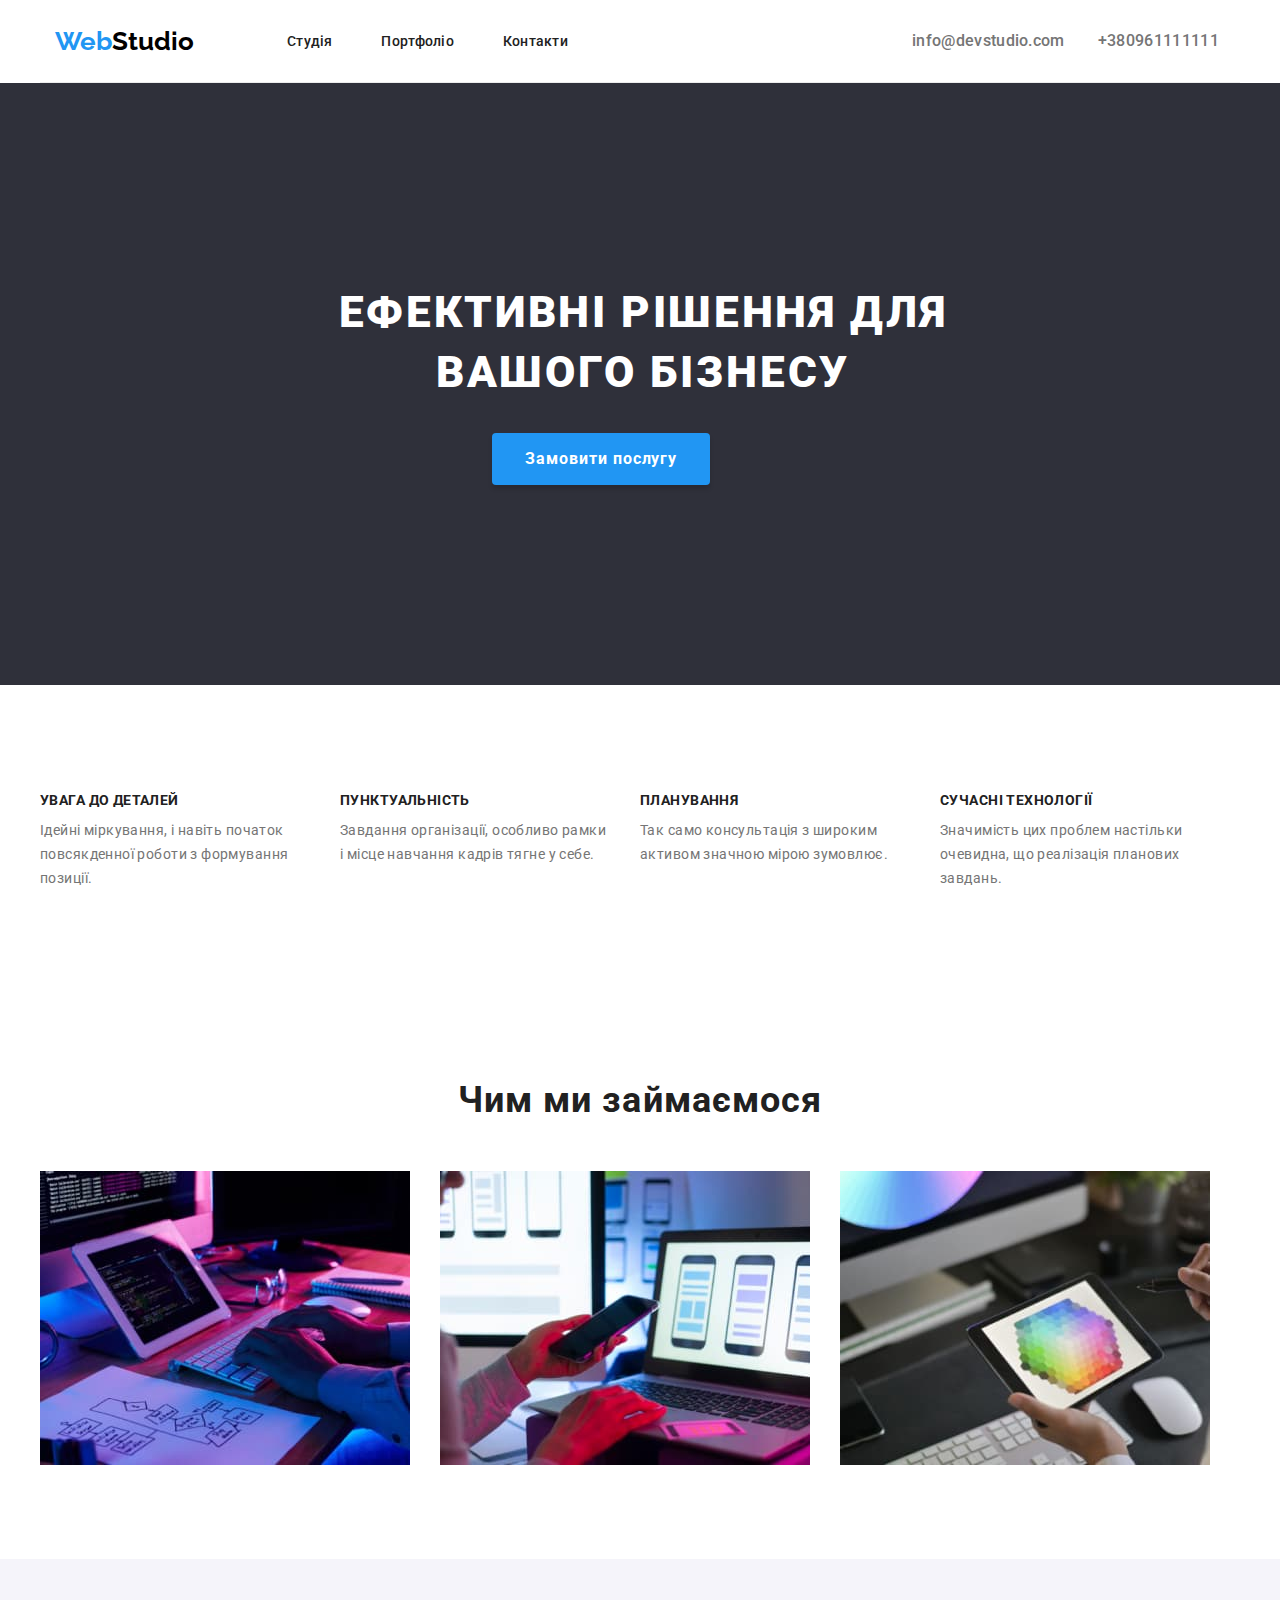
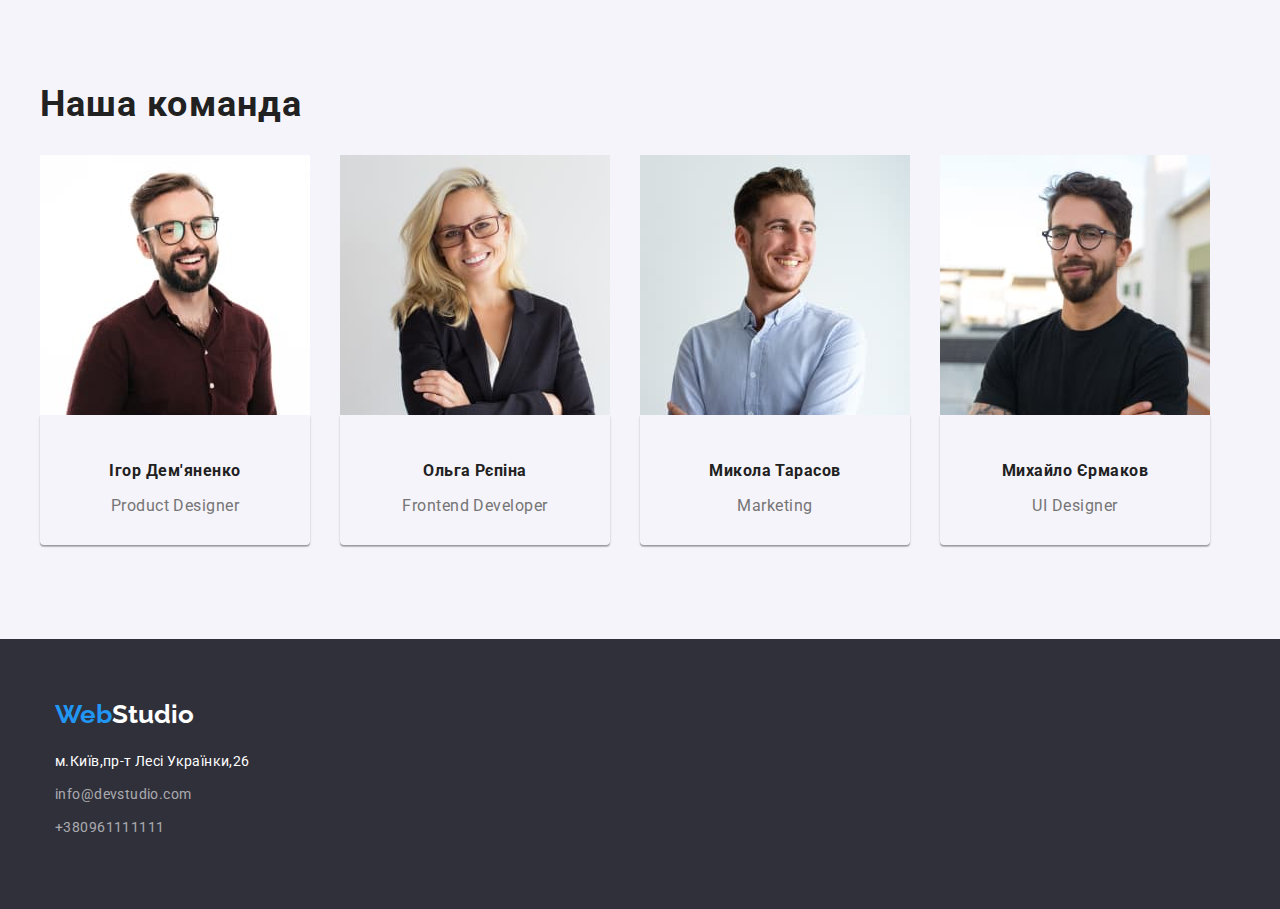
==== index.html @ 40ef208d "додано позиціонування сторінок" ====
<!DOCTYPE html>
<html lang="uk">
  <head>
    <meta charset="UTF-8" />
    <meta http-equiv="X-UA-Compatible" content="IE=edge" />
    <meta name="viewport" content="width=device-width, initial-scale=1.0" />

    <link rel="preconnect" href="https://fonts.googleapis.com" />
    <link rel="preconnect" href="https://fonts.gstatic.com" crossorigin />
    <link
      href="https://fonts.googleapis.com/css2?family=Raleway:wght@700&family=Roboto:wght@400;500;700;900&display=swap"
      rel="stylesheet"
    />
    <link
      rel="stylesheet"
      href="https://cdnjs.cloudflare.com/ajax/libs/modern-normalize/1.1.0/modern-normalize.min.css"/>
    <link rel="stylesheet" href="./css/styles.css" />
    <title>Web Studio</title>
  </head>
  <body>
    <header class="opening-section">
<div class="container container-header">
<a lang="en" class="link" href="./index.html">
        <span class="logo">Web</span
        ><span class="logo-additional">Studio</span></a>
      <nav>
        <ul class="list header-contacts">
          <li class="header-items">
            <a href="./index.html" class="link">
              <span class="nav-titles">Студія</span></a >
          </li>
          <li>
            <a href="./portfolio.html" class="link">
              <span class="nav-titles">Портфоліо</span>
            </a>
          </li>
         
          <li>
            <a href="#" class="link">
              <span class="nav-titles"> Контакти</span></a
            >
          </li>
       </ul>
      </nav>
      <ul class="list footer-contacts">
        <li>
          <a href="mailto:info@devstudio.com" class="link-contacts"
            >info@devstudio.com</a
          >
        </li>
        <li>
          <a href="tel:+380961111111" class="link-contacts"> +380961111111</a>
        </li>
      </ul>

</div>
    </header>

    <main>
      <section class="hero-section">
        <div class="container container-hero">
        <h1 class="hero-title">Ефективні рішення для вашого бізнесу</h1>
        <button type="button" class="button">Замовити послугу</button>
        </div>
      </section>
      <section>
        <div class="container container-features">
        <h2 class="visually-hidden">Наші переваги</h2>
        <ul class="list features">
            
          <li >
            <h3 class="features-title">Увага до деталей</h3>
            <div class="features-items">
            <p class="discription">
              Ідейні міркування, і навіть початок повсякденної роботи з
              формування позиції.
            </p>
            </div>
          </li>
          
          
          <li>
            <h3 class="features-title">Пунктуальність</h3>
            <div class="features-items">
            <p class="discription">
              Завдання організації, особливо рамки і місце навчання кадрів тягне
              у себе.
            </p>
             </div>
          </li>
         
          
          <li>
            <h3 class="features-title">Планування</h3>
            <div  class="features-items">
            <p class="discription">
              Так само консультація з широким активом значною мірою зумовлює.
            </p>
            </div>
          </li>
          
         
          <li>
            <h3 class="features-title">Сучасні технології</h3>
             <div  class="features-items">
            <p class="discription">
              Значимість цих проблем настільки очевидна, що реалізація планових
              завдань.
            </p>
             </div>
          </li>
         
        </ul>
        </div>
      </section>
      <section>
        <div class="container container-activity">
            
        <h2 class="section-title">Чим ми займаємося</h2>
        <ul class="list activity">
     
        <div class="activity-item"> <li >
            <img
              src="./images/activity1.jpg"
              alt="людина працює за комп'ютером"
              width="370"
              height="294"
            />
          </li>
          </div>
         <div class="activity-item"><li>
            <img
              src="./images/activity2.jpg"
              alt="людина за комп'ютером з телефоном в руках"
              width="370"
              height="294"
            />
          </li>
         </div>
          <div class="activity-item"><li >
            <img
              src="./images/activity3.jpg"
              alt="людина з планшетом в руках"
              width="370"
              height="294"
            />
          </li></div>
          
        </ul>
        </div>
    </div>
      </section>
      <section class="section-team">
        <div class="container team-container">
        <h2 class="team-title">Наша команда</h2>
        <ul class="list team">
          <li class="team-card">
            <img
              src="./images/teamcard.jpg"
              alt="дизайнер"
              width="270"
              height="260"
            />
            <div  class="team-item"> <h3 class="person-title">Ігор Дем'яненко</h3>
              <p class="post-title">Product Designer</p>
            </div>
             
          </li>
          <li class="team-card">
            <img
              src="./images/teamcard2.jpg"
              alt="фронтенд розробник"
              width="270"
              height="260"
            />
            <div class="team-item"> <h3 class="person-title">Ольга Рєпіна</h3>
              <p class="post-title">Frontend Developer</p></div>
             
            
          </li>
         
          <li class="team-card">
            <img 
              src="./images/teamcard3.jpg"
              alt="маркетолог"
              width="270"
              height="260"
            />
           <div  class="team-item"><h3 class="person-title">Микола Тарасов</h3>
              <p class="post-title">Marketing</p></div>
              
            
          </li>
          <li class="team-card">
            <img
              src="./images/teamcard4.jpg"
              alt="дизайнер інтерфейсу"
              width="270"
              height="260"
            />
           <div class="team-item"><h3 class="person-title">Михайло Єрмаков</h3>
              <p class="post-title">UI Designer</p></div>
              
            </div>
          </li>
        </ul>
        </div>
      </section>
    </main>

    <footer class="footer-color">
      <div class="container container-footer">
    <div class="logo-footer"><a lang="en" href="./index.html" class="link">
        <span class="logo">Web</span
        ><span class="specific-logo">Studio</span></a>
    </div>
      
      <address>
        <ul class="list footer-nav">
          <li class="footer-item">
            <a
              class="link link-map"
              href="https://goo.gl/maps/CPtrU1FHBa2aNyZL9"
              target="_blank"
              rel="noopener noreferrer nofollow"
            >
              м.Київ,пр-т Лесі Українки,26</a
            >
          </li>
          <li class="footer-item">
            <a class="link-footer" href="mailto:info@devstudio.com"
              >info@devstudio.com</a
            >
          </li>
          <li class="footer-item">
            <a class="link-footer" href="tel:+380961111111">+380961111111</a>
          </li>
        </ul>
      </address>
      </div>
    </footer>
  </body>
</html>
---- css/styles.css ----
:root {
    --base-color: #212121;
    --additional-color: #2196F3;
    --accent-color: #000000;
    --text-color: #757575;
    --attribute-color: #FFFFFF;
    --section-color: #2F303A;
    --contacts-color: rgba(255, 255, 255, 0.6);
    --button-color: #F5F4FA;
    --portfolio-color: #F5F5F5;
    --button-active: #188CE8;
    --border-color:#ECECEC;
    --secondary-border:#EEEEEE;
}

body {
    margin: 0;
    font-family: 'Roboto', sans-serif;
    font-style: normal;
    font-weight: 500;
    color: var(--base-color);
    background-color: var(--attribute-color);

}

.opening-section {
    background-color: var(--attribute-color);
}

.logo {
    font-family: 'Raleway', sans-serif;
    font-style: normal;
    font-weight: 700;
    font-size: 26px;
    line-height: 1.19;
    text-decoration: none;
    color: var(--additional-color);
    
  
}

.logo-additional {
    font-family: 'Raleway', sans-serif;
    font-style: normal;
    font-weight: 700;
    font-size: 26px;
    line-height: 1.19;
    text-decoration: none;
    color: var(--accent-color);
    
 
}

.specific-logo {
    font-family: 'Raleway', sans-serif;
    font-style: normal;
    font-weight: 700;
    font-size: 26px;
    line-height: 1.19;
    color: var(--attribute-color)
}

a {
    text-decoration: none;

}

.link {
    text-decoration: none;
}

.nav-titles {
   
    font-family: 'Roboto';
    font-size: 14px;
    letter-spacing: 0.02em;
    line-height: 1.14;
    color: var(--base-color);

}

.nav-titles:hover,
.nav-titles:focus {
    color: var(--additional-color);
}

.link-contacts {
    font-family: 'Roboto';
    font-weight: 500;
    line-height: 1.14;
    letter-spacing: 0.02em;
    color: var(--text-color);
   
   
}

.link-contacts:hover,
.link-contacts:focus {
    color: var(--additional-color);
}

.link-footer {
    font-style: normal;
    font-weight: 400;
    font-size: 14px;
    line-height: 1.71;
    letter-spacing: 0.03em;
    color: var(--contacts-color);
 
}

.link-footer:hover,
.link-footer:focus {
    color: var(--additional-color);
}

.list {
    list-style-type: none;
}

.link-mail:hover {
    color: var(--additional-color);
}

.link-mail:focus .hero-section {
    background-color: var(--section-color);
}

.link-map {
    font-style: normal;
    font-weight: 400;
    font-size: 14px;
    line-height: 1.71;
    letter-spacing: 0.03em;
    color: var(--attribute-color);
}

.hero-section {
    background-color: var(--section-color);
}

.hero-title {
    font-weight: 900;
    font-size: 44px;
    line-height: 1.36;
    letter-spacing: 0.06em;
    text-transform: uppercase;
    color: var(--attribute-color);
    margin: 200px 280px 30px 280px;
    width: 696px;
    text-align: center;
    
}

.button {
  display:inline-block;
  margin-left: 477px;
  margin-right: 477px;
  margin-bottom: 200px;
  text-align: center;
  border-radius: 4px;
  min-width: 215px;
  box-shadow: 0px 4px 4px rgba(0, 0, 0, 0.15);
  padding: 10px 32px;
  border: 1px solid transparent;
  white-space: nowrap;
  font-family: inherit;
  font-weight: 700;
  font-size: 16px;
  line-height: 1.87;
  letter-spacing: 0.06em;
  background-color: var(--additional-color);
  color: var(--attribute-color);
  cursor: pointer;  
}

.button:hover,
.button:focus {
    background-color: var(--button-active);
}

.select-button {
    font-family: inherit;

    font-size: 16px;
    font-weight: 500;
    line-height: 1.63;
    letter-spacing: 0.03em;
    background-color: var(--button-color);
    color: var(--base-color);
    cursor: pointer;
    display: inline-block;
    border-radius: 4px;
    border: 1px solid transparent;

}
.select-button:hover,
.select-button:focus {
    background-color: var(--additional-color);
    color: var(--attribute-color);
}
.visually-hidden {
    position: absolute;
    width: 1px;
    height: 1px;
    margin: -1px;
    padding: 0;
    overflow: hidden;
    border: 0;
    clip: rect(0 0 0 0);
}

.features-title {
    font-weight: 700;
    font-size: 14px;
    line-height: 1.14;
    letter-spacing: 0.03em;
    text-transform: uppercase;
    margin-right: 30px;
    margin-bottom: 10px;
}

.discription {
    font-weight: 400;
    font-size: 14px;
    line-height: 1.71;
    letter-spacing: 0.03em;
    color: var(--text-color);   
}
.section-team {
    background-color: var(--button-color);
}
.section-title {
    font-weight: 700;
    font-size: 36px;
    line-height: 1.17;
    letter-spacing: 0.03em;
    text-align: center;
    margin: 0px 400px 50px 400px;
    margin-bottom: 50px;
    text-align: center;  
}

.team-title{
    font-weight: 700;
    font-size: 36px;
    line-height: 1.17;
    letter-spacing: 0.03em; 
}


.person-title {
    font-size: 16px;
    line-height: 1.19;
    letter-spacing: 0.03em;

}

.post-title {
    font-weight: 400;
    font-size: 16px;
    line-height: 1.19;
    letter-spacing: 0.03em;
    color: var(--text-color);
}

.project-title {
    font-weight: 700;
    font-size: 18px;
    line-height: 2;
    letter-spacing: 0.06em;
    color: var(--base-color);
    
}

.work-title {
    font-weight: 400;
    font-size: 16px;
    line-height: 1.87;
    letter-spacing: 0.03em;
    color: var(--text-color);
}

.footer-color {
    background-color: var(--section-color);
}
h1,h2.h3,h4,h5,h6,p,ul{
    margin: 0;
    padding: 0;
} 
img{
    display:block;
    max-width: 100%;
    height: auto;
}
.container{
    width: 1200px;
    padding: 0px 15px;
    margin: 0 auto;
}
.container-header{
    display: flex;
    align-items: center;
    border-bottom: 1px solid var(--border-color);
    
}
.header-contacts{
    width: 281px;
    display: flex;
    margin:32px 344px 32px 93px;
    justify-content: space-between;
   
}
.footer-contacts{
    display: flex;
    width: 307px;
    justify-content: space-between;  
}

.container-hero{
    display: inline-block;      
}
.container-features{
    padding: 94px 0px;
   
}
.features{
   display: flex;
}
.features-items{
    width: 270px;
    margin: 10px 30px 94px 0px;
}
.container-activity{
    padding: 0px 0px 94px 0;
}
.activity{
   display: flex;
}
.activity-item{
    margin-right: 30px;
}
.team-container{
    padding: 94px 0px;
}
.team {
    display: flex;
}
.team-card{
    width: 270px;
    margin-right: 30px;
}
.team-item{
   width: 270px;
   padding-top: 30px;
   padding-bottom: 30px;
   margin-right: 30px;
   text-align: center;
   box-shadow: 0px 1px 3px rgba(0, 0, 0, 0.12), 0px 1px 1px rgba(0, 0, 0, 0.14), 0px 2px 1px rgba(0, 0, 0, 0.2);
   border-radius: 0px 0px 4px 4px;
}

.footer-nav{
  padding-bottom: 60px;
}
.logo-footer{
  padding: 60px 0px 20px 0px;
    
}
.footer-item{
    margin: 0px 0px 9px 0px;
}
.container-portfolio{
    padding: 94px 0px;
}
.buttons-nav{
    display: flex;
    margin-left: 297px;
    margin-right: 300px;
    margin-bottom: 50px;
    justify-content: space-between;
}
.card-set{
    display: flex;
    flex-wrap: wrap;
    gap: 30px;
}
.item{
    width: 370px;
    border: 1px solid var(--secondary-border);
    margin-bottom: 30px;
}
.card-title{
    padding: 20px 24px;
}
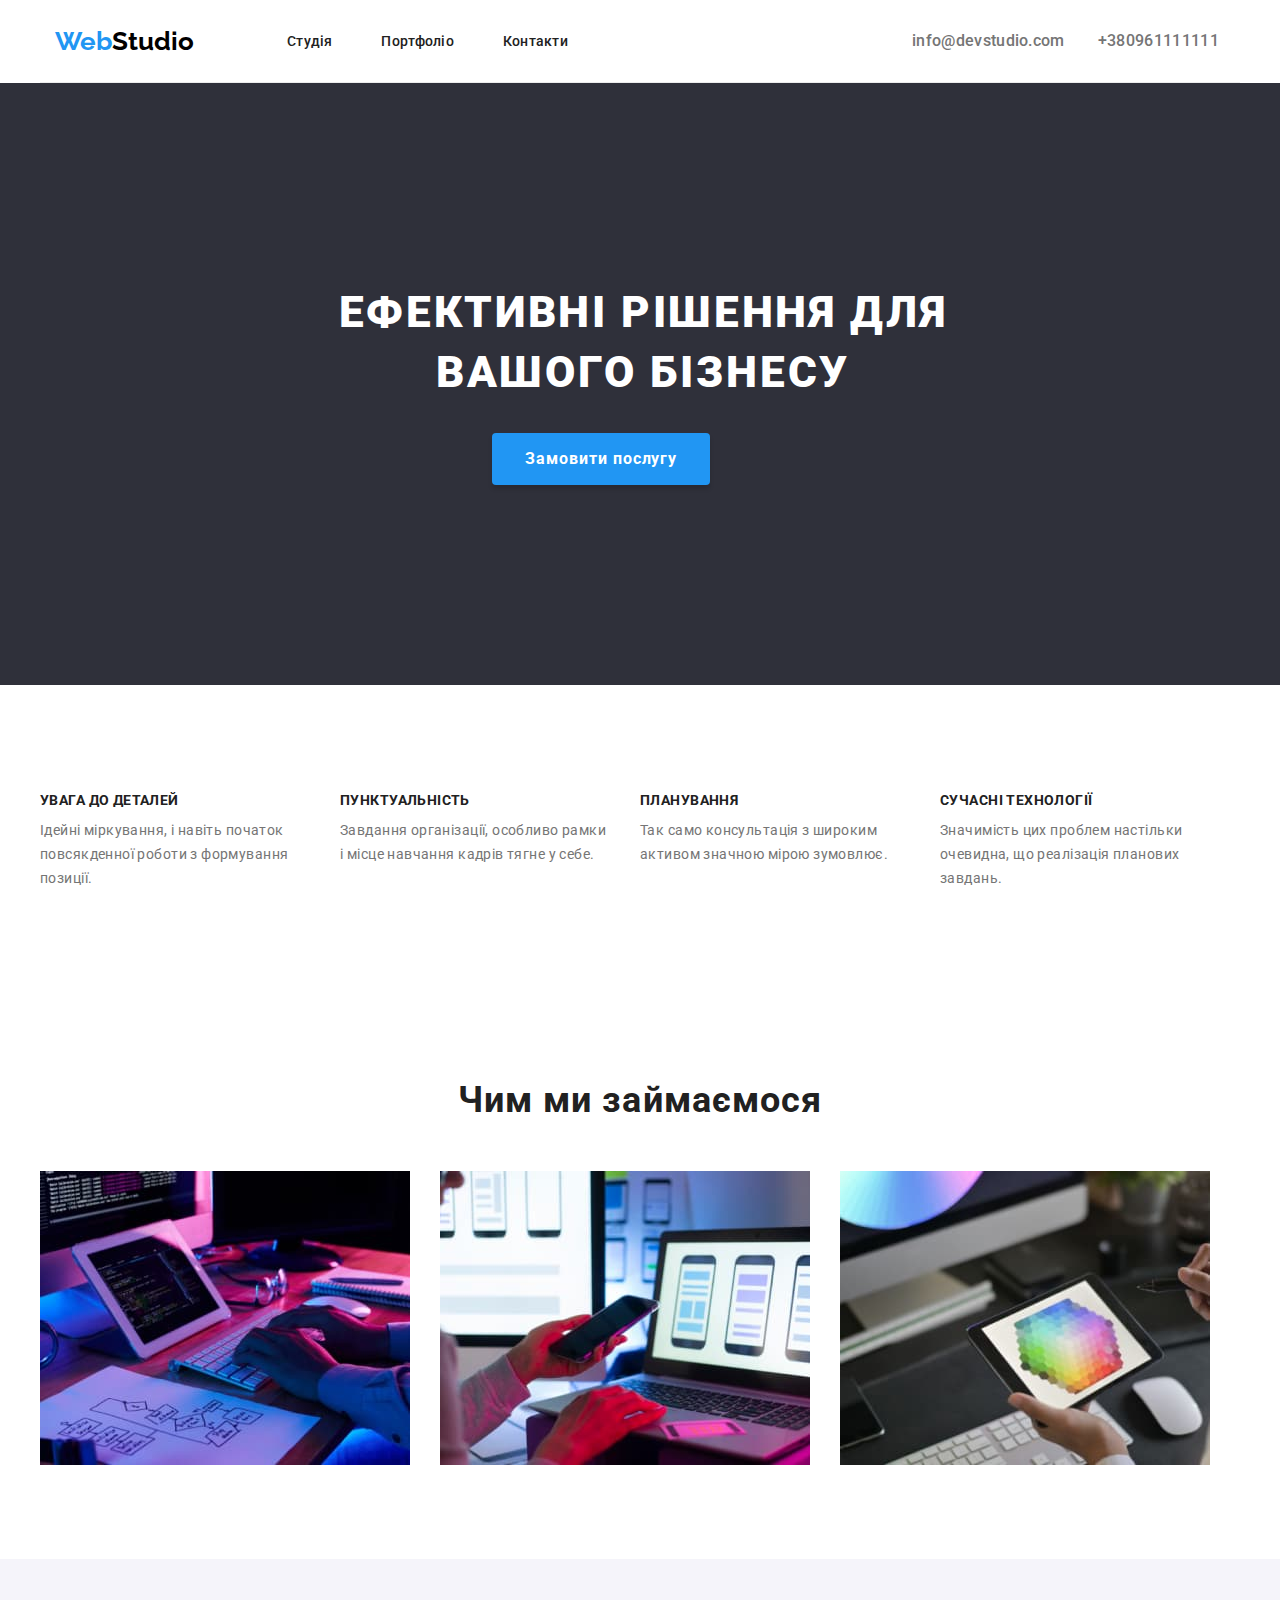
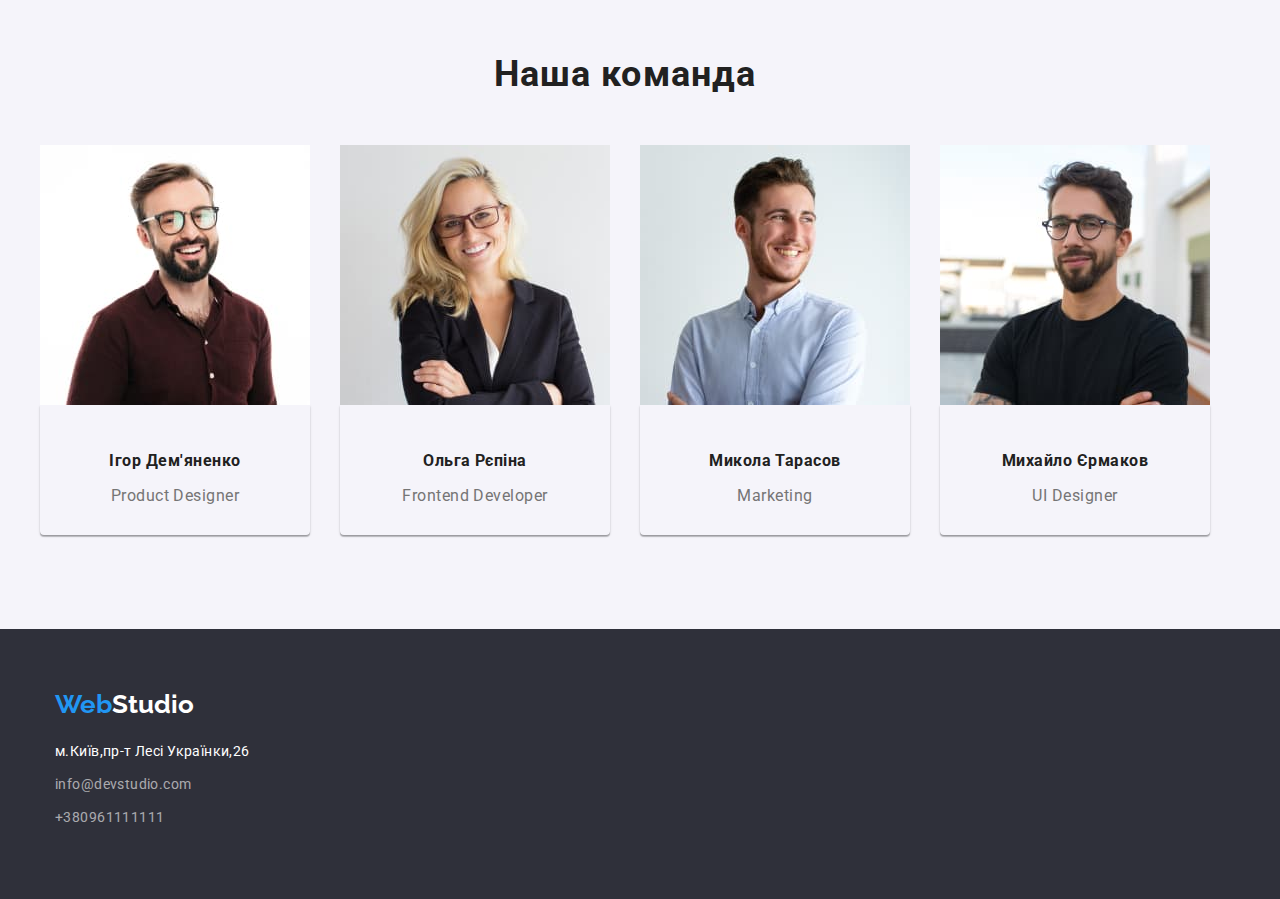
==== commit e65250ec: "виправлено помилки коду" ====
--- a/index.html
+++ b/index.html
@@ -119,7 +119,7 @@
         <h2 class="section-title">Чим ми займаємося</h2>
         <ul class="list activity">
      
-        <div class="activity-item"> <li >
+        <li class="activity-item">
             <img
               src="./images/activity1.jpg"
               alt="людина працює за комп'ютером"
@@ -127,8 +127,8 @@
               height="294"
             />
           </li>
-          </div>
-         <div class="activity-item"><li>
+         
+       <li class="activity-item">
             <img
               src="./images/activity2.jpg"
               alt="людина за комп'ютером з телефоном в руках"
@@ -136,20 +136,19 @@
               height="294"
             />
           </li>
-         </div>
-          <div class="activity-item"><li >
+         
+        <li class="activity-item">
             <img
               src="./images/activity3.jpg"
               alt="людина з планшетом в руках"
               width="370"
               height="294"
             />
-          </li></div>
-          
-        </ul>
-        </div>
-    </div>
-      </section>
+          </li>
+          
+        </ul>
+        </div>
+         </section>
       <section class="section-team">
         <div class="container team-container">
         <h2 class="team-title">Наша команда</h2>
--- a/css/styles.css
+++ b/css/styles.css
@@ -246,6 +246,7 @@
     font-size: 36px;
     line-height: 1.17;
     letter-spacing: 0.03em; 
+    margin: 0px 454px 50px 454px;
 }
 
 
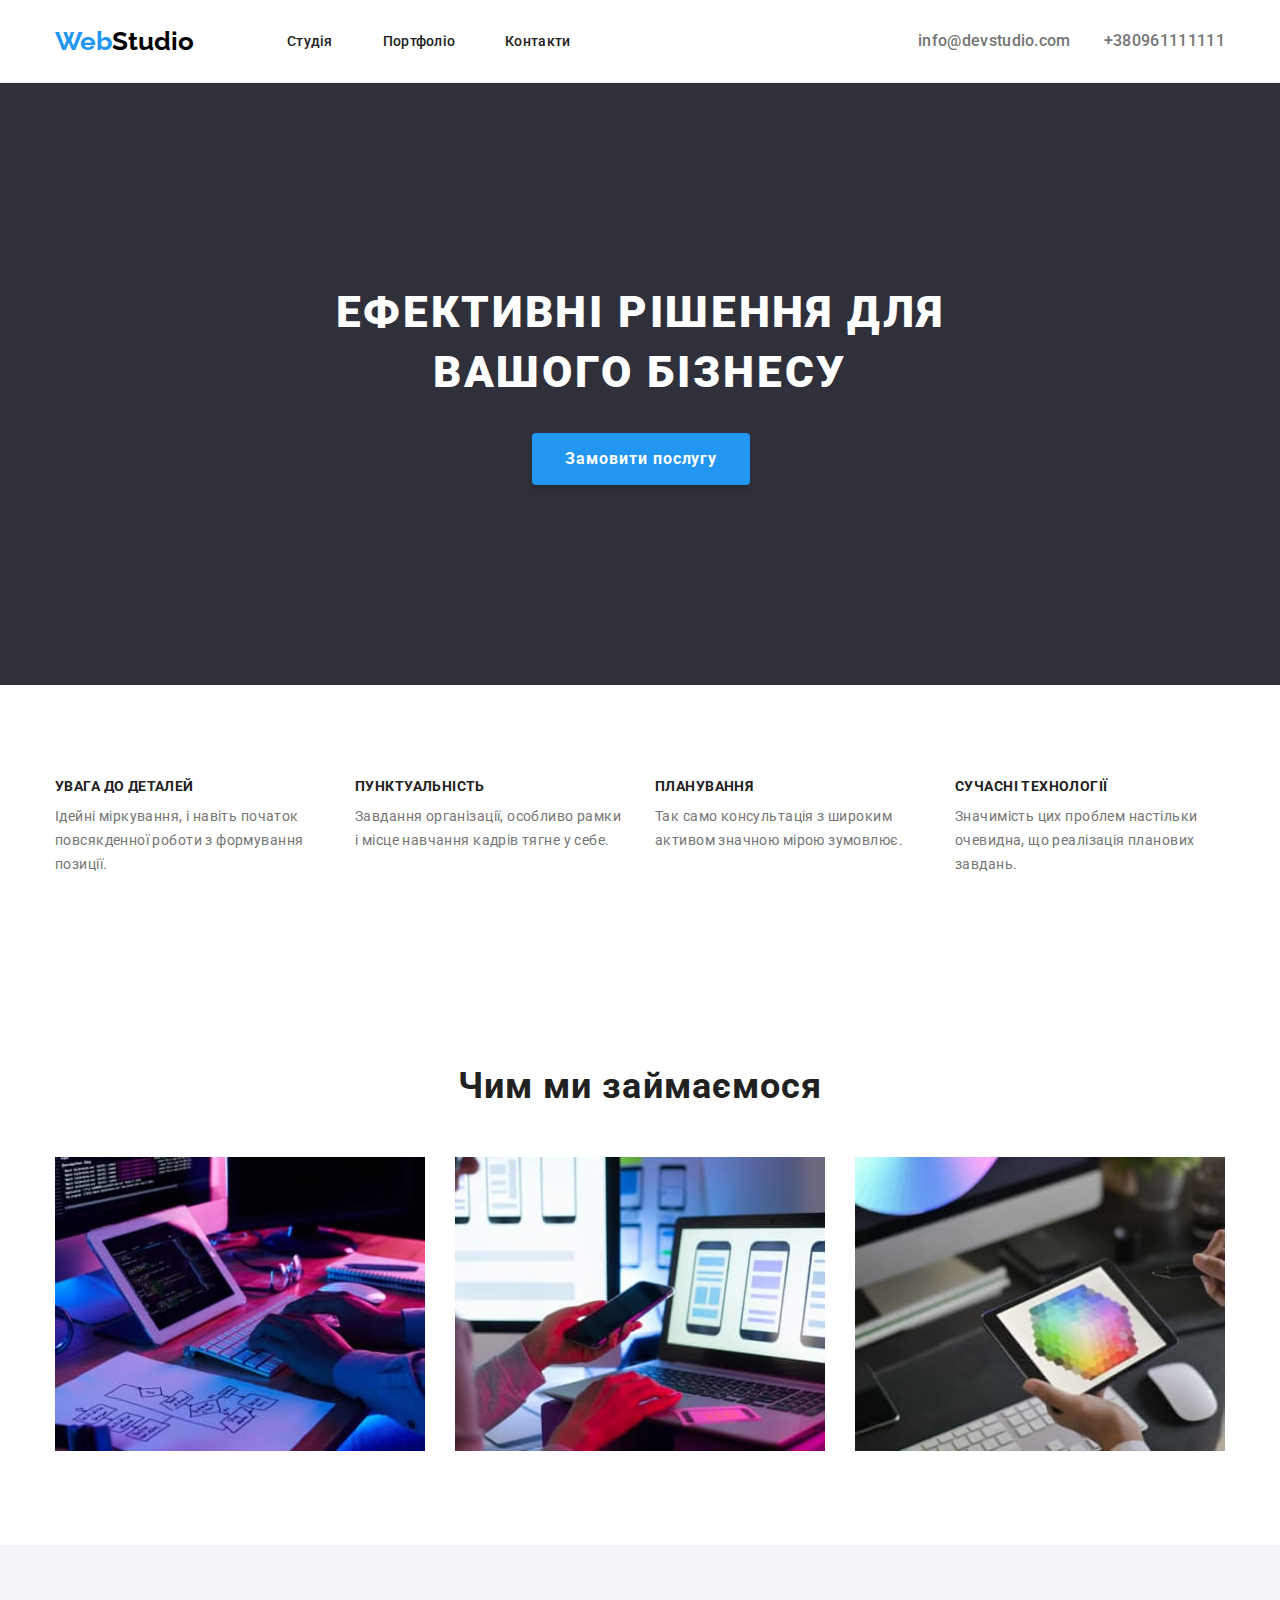
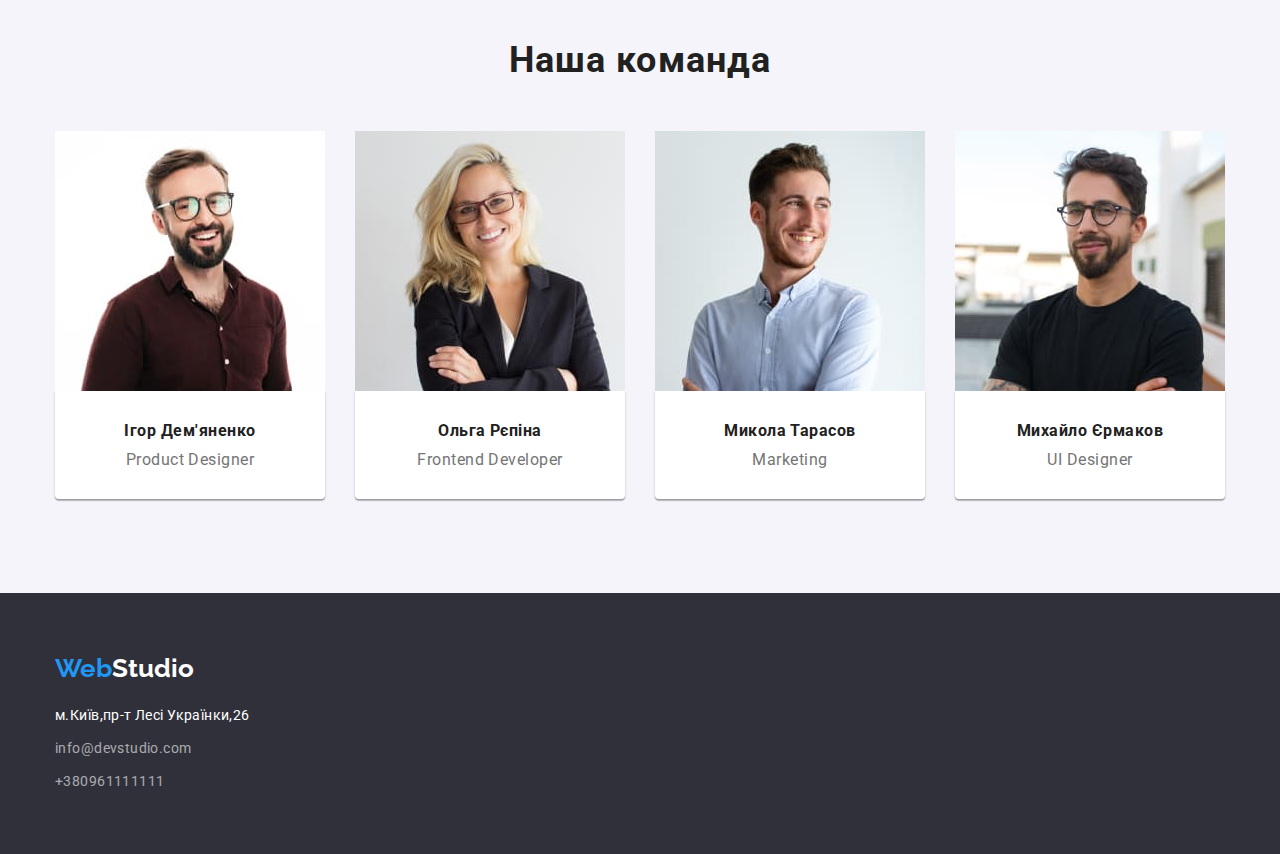
==== commit fe763de4: "виправлено помилки" ====
--- a/index.html
+++ b/index.html
@@ -13,229 +13,225 @@
     />
     <link
       rel="stylesheet"
-      href="https://cdnjs.cloudflare.com/ajax/libs/modern-normalize/1.1.0/modern-normalize.min.css"/>
+      href="https://cdnjs.cloudflare.com/ajax/libs/modern-normalize/1.1.0/modern-normalize.min.css"
+    />
     <link rel="stylesheet" href="./css/styles.css" />
     <title>Web Studio</title>
   </head>
   <body>
     <header class="opening-section">
-<div class="container container-header">
-<a lang="en" class="link" href="./index.html">
-        <span class="logo">Web</span
-        ><span class="logo-additional">Studio</span></a>
-      <nav>
-        <ul class="list header-contacts">
-          <li class="header-items">
-            <a href="./index.html" class="link">
-              <span class="nav-titles">Студія</span></a >
-          </li>
+      <div class="container container-header">
+        <a lang="en" class="link logo-main" href="./index.html">
+          <span class="logo">Web</span
+          ><span class="logo-additional">Studio</span></a
+        >
+        <nav class="navigation">
+          <ul class="list header-contacts">
+            <li class="header-items">
+              <a href="./index.html" class="link link-nav">
+                <span class="nav-titles">Студія</span></a
+              >
+            </li>
+            <li>
+              <a href="./portfolio.html" class="link link-nav">
+                <span class="nav-titles">Портфоліо</span>
+              </a>
+            </li>
+
+            <li>
+              <a href="#" class="link link-nav">
+                <span class="nav-titles"> Контакти</span></a
+              >
+            </li>
+          </ul>
+        </nav>
+        <ul class="list footer-contacts">
           <li>
-            <a href="./portfolio.html" class="link">
-              <span class="nav-titles">Портфоліо</span>
-            </a>
-          </li>
-         
-          <li>
-            <a href="#" class="link">
-              <span class="nav-titles"> Контакти</span></a
-            >
-          </li>
-       </ul>
-      </nav>
-      <ul class="list footer-contacts">
-        <li>
-          <a href="mailto:info@devstudio.com" class="link-contacts"
-            >info@devstudio.com</a
-          >
-        </li>
-        <li>
-          <a href="tel:+380961111111" class="link-contacts"> +380961111111</a>
-        </li>
-      </ul>
-
-</div>
-    </header>
-
-    <main>
-      <section class="hero-section">
-        <div class="container container-hero">
-        <h1 class="hero-title">Ефективні рішення для вашого бізнесу</h1>
-        <button type="button" class="button">Замовити послугу</button>
-        </div>
-      </section>
-      <section>
-        <div class="container container-features">
-        <h2 class="visually-hidden">Наші переваги</h2>
-        <ul class="list features">
-            
-          <li >
-            <h3 class="features-title">Увага до деталей</h3>
-            <div class="features-items">
-            <p class="discription">
-              Ідейні міркування, і навіть початок повсякденної роботи з
-              формування позиції.
-            </p>
-            </div>
-          </li>
-          
-          
-          <li>
-            <h3 class="features-title">Пунктуальність</h3>
-            <div class="features-items">
-            <p class="discription">
-              Завдання організації, особливо рамки і місце навчання кадрів тягне
-              у себе.
-            </p>
-             </div>
-          </li>
-         
-          
-          <li>
-            <h3 class="features-title">Планування</h3>
-            <div  class="features-items">
-            <p class="discription">
-              Так само консультація з широким активом значною мірою зумовлює.
-            </p>
-            </div>
-          </li>
-          
-         
-          <li>
-            <h3 class="features-title">Сучасні технології</h3>
-             <div  class="features-items">
-            <p class="discription">
-              Значимість цих проблем настільки очевидна, що реалізація планових
-              завдань.
-            </p>
-             </div>
-          </li>
-         
-        </ul>
-        </div>
-      </section>
-      <section>
-        <div class="container container-activity">
-            
-        <h2 class="section-title">Чим ми займаємося</h2>
-        <ul class="list activity">
-     
-        <li class="activity-item">
-            <img
-              src="./images/activity1.jpg"
-              alt="людина працює за комп'ютером"
-              width="370"
-              height="294"
-            />
-          </li>
-         
-       <li class="activity-item">
-            <img
-              src="./images/activity2.jpg"
-              alt="людина за комп'ютером з телефоном в руках"
-              width="370"
-              height="294"
-            />
-          </li>
-         
-        <li class="activity-item">
-            <img
-              src="./images/activity3.jpg"
-              alt="людина з планшетом в руках"
-              width="370"
-              height="294"
-            />
-          </li>
-          
-        </ul>
-        </div>
-         </section>
-      <section class="section-team">
-        <div class="container team-container">
-        <h2 class="team-title">Наша команда</h2>
-        <ul class="list team">
-          <li class="team-card">
-            <img
-              src="./images/teamcard.jpg"
-              alt="дизайнер"
-              width="270"
-              height="260"
-            />
-            <div  class="team-item"> <h3 class="person-title">Ігор Дем'яненко</h3>
-              <p class="post-title">Product Designer</p>
-            </div>
-             
-          </li>
-          <li class="team-card">
-            <img
-              src="./images/teamcard2.jpg"
-              alt="фронтенд розробник"
-              width="270"
-              height="260"
-            />
-            <div class="team-item"> <h3 class="person-title">Ольга Рєпіна</h3>
-              <p class="post-title">Frontend Developer</p></div>
-             
-            
-          </li>
-         
-          <li class="team-card">
-            <img 
-              src="./images/teamcard3.jpg"
-              alt="маркетолог"
-              width="270"
-              height="260"
-            />
-           <div  class="team-item"><h3 class="person-title">Микола Тарасов</h3>
-              <p class="post-title">Marketing</p></div>
-              
-            
-          </li>
-          <li class="team-card">
-            <img
-              src="./images/teamcard4.jpg"
-              alt="дизайнер інтерфейсу"
-              width="270"
-              height="260"
-            />
-           <div class="team-item"><h3 class="person-title">Михайло Єрмаков</h3>
-              <p class="post-title">UI Designer</p></div>
-              
-            </div>
-          </li>
-        </ul>
-        </div>
-      </section>
-    </main>
-
-    <footer class="footer-color">
-      <div class="container container-footer">
-    <div class="logo-footer"><a lang="en" href="./index.html" class="link">
-        <span class="logo">Web</span
-        ><span class="specific-logo">Studio</span></a>
-    </div>
-      
-      <address>
-        <ul class="list footer-nav">
-          <li class="footer-item">
             <a
-              class="link link-map"
-              href="https://goo.gl/maps/CPtrU1FHBa2aNyZL9"
-              target="_blank"
-              rel="noopener noreferrer nofollow"
-            >
-              м.Київ,пр-т Лесі Українки,26</a
-            >
-          </li>
-          <li class="footer-item">
-            <a class="link-footer" href="mailto:info@devstudio.com"
+              href="mailto:info@devstudio.com"
+              class="link-contacts contacts-nav"
               >info@devstudio.com</a
             >
           </li>
-          <li class="footer-item">
-            <a class="link-footer" href="tel:+380961111111">+380961111111</a>
+          <li>
+            <a href="tel:+380961111111" class="link-contacts contacts-nav">
+              +380961111111</a
+            >
           </li>
         </ul>
-      </address>
+      </div>
+    </header>
+
+    <main>
+      <section class="hero-section">
+        <div class="container">
+          <h1 class="hero-title">Ефективні рішення для вашого бізнесу</h1>
+          <button type="button" class="button">Замовити послугу</button>
+        </div>
+      </section>
+      <section class="activity-section">
+        <div class="container">
+          <h2 class="visually-hidden">Наші переваги</h2>
+          <ul class="list features">
+            <li class="features-items">
+              <h3 class="features-title">Увага до деталей</h3>
+
+              <p class="discription">
+                Ідейні міркування, і навіть початок повсякденної роботи з
+                формування позиції.
+              </p>
+            </li>
+
+            <li class="features-items">
+              <h3 class="features-title">Пунктуальність</h3>
+
+              <p class="discription">
+                Завдання організації, особливо рамки і місце навчання кадрів
+                тягне у себе.
+              </p>
+            </li>
+
+            <li class="features-items">
+              <h3 class="features-title">Планування</h3>
+
+              <p class="discription">
+                Так само консультація з широким активом значною мірою зумовлює.
+              </p>
+            </li>
+
+            <li class="features-items">
+              <h3 class="features-title">Сучасні технології</h3>
+
+              <p class="discription">
+                Значимість цих проблем настільки очевидна, що реалізація
+                планових завдань.
+              </p>
+            </li>
+          </ul>
+        </div>
+      </section>
+      <section class="activity-section">
+        <div class="container">
+          <h2 class="section-title">Чим ми займаємося</h2>
+          <ul class="list activity">
+            <li class="activity-item">
+              <img
+                src="./images/activity1.jpg"
+                alt="людина працює за комп'ютером"
+                width="370"
+                height="294"
+              />
+            </li>
+
+            <li class="activity-item">
+              <img
+                src="./images/activity2.jpg"
+                alt="людина за комп'ютером з телефоном в руках"
+                width="370"
+                height="294"
+              />
+            </li>
+
+            <li class="activity-item">
+              <img
+                src="./images/activity3.jpg"
+                alt="людина з планшетом в руках"
+                width="370"
+                height="294"
+              />
+            </li>
+          </ul>
+        </div>
+      </section>
+      <section class="section-team">
+        <div class="container team-container">
+          <h2 class="team-title">Наша команда</h2>
+          <ul class="list team">
+            <li class="team-card">
+              <img
+                src="./images/teamcard.jpg"
+                alt="дизайнер"
+                width="270"
+                height="260"
+              />
+              <div class="team-item">
+                <h3 class="person-title">Ігор Дем'яненко</h3>
+                <p class="post-title">Product Designer</p>
+              </div>
+            </li>
+            <li class="team-card">
+              <img
+                src="./images/teamcard2.jpg"
+                alt="фронтенд розробник"
+                width="270"
+                height="260"
+              />
+              <div class="team-item">
+                <h3 class="person-title">Ольга Рєпіна</h3>
+                <p class="post-title">Frontend Developer</p>
+              </div>
+            </li>
+
+            <li class="team-card">
+              <img
+                src="./images/teamcard3.jpg"
+                alt="маркетолог"
+                width="270"
+                height="260"
+              />
+              <div class="team-item">
+                <h3 class="person-title">Микола Тарасов</h3>
+                <p class="post-title">Marketing</p>
+              </div>
+            </li>
+            <li class="team-card">
+              <img
+                src="./images/teamcard4.jpg"
+                alt="дизайнер інтерфейсу"
+                width="270"
+                height="260"
+              />
+              <div class="team-item">
+                <h3 class="person-title">Михайло Єрмаков</h3>
+                <p class="post-title">UI Designer</p>
+              </div>
+            </li>
+          </ul>
+        </div>
+      </section>
+    </main>
+
+    <footer class="footer-color">
+      <div class="container container-footer">
+        <div class="logo-footer">
+          <a lang="en" href="./index.html" class="link">
+            <span class="logo">Web</span
+            ><span class="specific-logo">Studio</span></a
+          >
+        </div>
+
+        <address>
+          <ul class="list footer-nav">
+            <li class="footer-item">
+              <a
+                class="link link-map"
+                href="https://goo.gl/maps/CPtrU1FHBa2aNyZL9"
+                target="_blank"
+                rel="noopener noreferrer nofollow"
+              >
+                м.Київ,пр-т Лесі Українки,26</a
+              >
+            </li>
+            <li class="footer-item">
+              <a class="link-footer" href="mailto:info@devstudio.com"
+                >info@devstudio.com</a
+              >
+            </li>
+            <li class="footer-item">
+              <a class="link-footer" href="tel:+380961111111">+380961111111</a>
+            </li>
+          </ul>
+        </address>
       </div>
     </footer>
   </body>
--- a/css/styles.css
+++ b/css/styles.css
@@ -25,6 +25,7 @@
 
 .opening-section {
     background-color: var(--attribute-color);
+    border-bottom: 1px solid var(--border-color);
 }
 
 .logo {
@@ -89,9 +90,7 @@
     font-weight: 500;
     line-height: 1.14;
     letter-spacing: 0.02em;
-    color: var(--text-color);
-   
-   
+    color: var(--text-color);  
 }
 
 .link-contacts:hover,
@@ -137,6 +136,7 @@
 
 .hero-section {
     background-color: var(--section-color);
+    padding: 200px 0;
 }
 
 .hero-title {
@@ -146,7 +146,7 @@
     letter-spacing: 0.06em;
     text-transform: uppercase;
     color: var(--attribute-color);
-    margin: 200px 280px 30px 280px;
+    margin: 0 auto 30px auto;
     width: 696px;
     text-align: center;
     
@@ -156,7 +156,6 @@
   display:inline-block;
   margin-left: 477px;
   margin-right: 477px;
-  margin-bottom: 200px;
   text-align: center;
   border-radius: 4px;
   min-width: 215px;
@@ -181,7 +180,6 @@
 
 .select-button {
     font-family: inherit;
-
     font-size: 16px;
     font-weight: 500;
     line-height: 1.63;
@@ -216,8 +214,10 @@
     line-height: 1.14;
     letter-spacing: 0.03em;
     text-transform: uppercase;
+    margin-top: 0px;
     margin-right: 30px;
     margin-bottom: 10px;
+
 }
 
 .discription {
@@ -225,7 +225,7 @@
     font-size: 14px;
     line-height: 1.71;
     letter-spacing: 0.03em;
-    color: var(--text-color);   
+    color: var(--text-color);  
 }
 .section-team {
     background-color: var(--button-color);
@@ -236,7 +236,7 @@
     line-height: 1.17;
     letter-spacing: 0.03em;
     text-align: center;
-    margin: 0px 400px 50px 400px;
+    margin-top: 0;
     margin-bottom: 50px;
     text-align: center;  
 }
@@ -246,7 +246,9 @@
     font-size: 36px;
     line-height: 1.17;
     letter-spacing: 0.03em; 
-    margin: 0px 454px 50px 454px;
+    margin-top: 0;
+    margin-bottom: 50px;
+    text-align: center;
 }
 
 
@@ -254,6 +256,8 @@
     font-size: 16px;
     line-height: 1.19;
     letter-spacing: 0.03em;
+    margin-top: 0px;
+    margin-bottom: 10px;
 
 }
 
@@ -271,6 +275,8 @@
     line-height: 2;
     letter-spacing: 0.06em;
     color: var(--base-color);
+    margin-top: 0px;
+    margin-bottom: 4px;
     
 }
 
@@ -284,6 +290,7 @@
 
 .footer-color {
     background-color: var(--section-color);
+    padding: 60px 0px;
 }
 h1,h2.h3,h4,h5,h6,p,ul{
     margin: 0;
@@ -294,6 +301,20 @@
     max-width: 100%;
     height: auto;
 }
+.logo-main{
+    margin-right: 93px;
+}
+.navigation{
+    margin-right: auto;
+}
+.link-nav{
+    padding: 32px 0;
+    display: block;
+}
+.contacts-nav{
+    padding: 32px 0;
+    display: block;
+}
 .container{
     width: 1200px;
     padding: 0px 15px;
@@ -301,14 +322,12 @@
 }
 .container-header{
     display: flex;
-    align-items: center;
-    border-bottom: 1px solid var(--border-color);
-    
+    align-items: center;   
 }
 .header-contacts{
     width: 281px;
     display: flex;
-    margin:32px 344px 32px 93px;
+    gap: 50px;
     justify-content: space-between;
    
 }
@@ -318,68 +337,68 @@
     justify-content: space-between;  
 }
 
-.container-hero{
-    display: inline-block;      
-}
-.container-features{
-    padding: 94px 0px;
-   
-}
+
 .features{
    display: flex;
+   gap: 30px;
 }
 .features-items{
     width: 270px;
-    margin: 10px 30px 94px 0px;
-}
-.container-activity{
-    padding: 0px 0px 94px 0;
+}
+.activity-section {
+    padding: 94px 0px;
 }
 .activity{
    display: flex;
+   gap: 30px;
+
 }
 .activity-item{
-    margin-right: 30px;
-}
-.team-container{
+   width: 370px;
+   
+}
+.section-team{
     padding: 94px 0px;
 }
 .team {
     display: flex;
+    gap: 30px;
 }
 .team-card{
     width: 270px;
-    margin-right: 30px;
+    
 }
 .team-item{
    width: 270px;
    padding-top: 30px;
    padding-bottom: 30px;
-   margin-right: 30px;
+   gap:30px;
    text-align: center;
    box-shadow: 0px 1px 3px rgba(0, 0, 0, 0.12), 0px 1px 1px rgba(0, 0, 0, 0.14), 0px 2px 1px rgba(0, 0, 0, 0.2);
    border-radius: 0px 0px 4px 4px;
+   background: var(--attribute-color);
 }
 
 .footer-nav{
-  padding-bottom: 60px;
+ display: flex;
+ flex-direction: column;
+ gap: 9px;
 }
 .logo-footer{
-  padding: 60px 0px 20px 0px;
-    
-}
-.footer-item{
-    margin: 0px 0px 9px 0px;
-}
-.container-portfolio{
+ margin-bottom: 20px;
+    
+}
+.portfolio-section{
     padding: 94px 0px;
 }
 .buttons-nav{
     display: flex;
-    margin-left: 297px;
-    margin-right: 300px;
+    margin-left: auto;
+    margin-right: auto;
     margin-bottom: 50px;
-    justify-content: space-between;
+    justify-content: center;
+    gap: 8px;
+    padding: 6px 22px;
 }
 .card-set{
     display: flex;
@@ -389,7 +408,7 @@
 .item{
     width: 370px;
     border: 1px solid var(--secondary-border);
-    margin-bottom: 30px;
+    
 }
 .card-title{
     padding: 20px 24px;
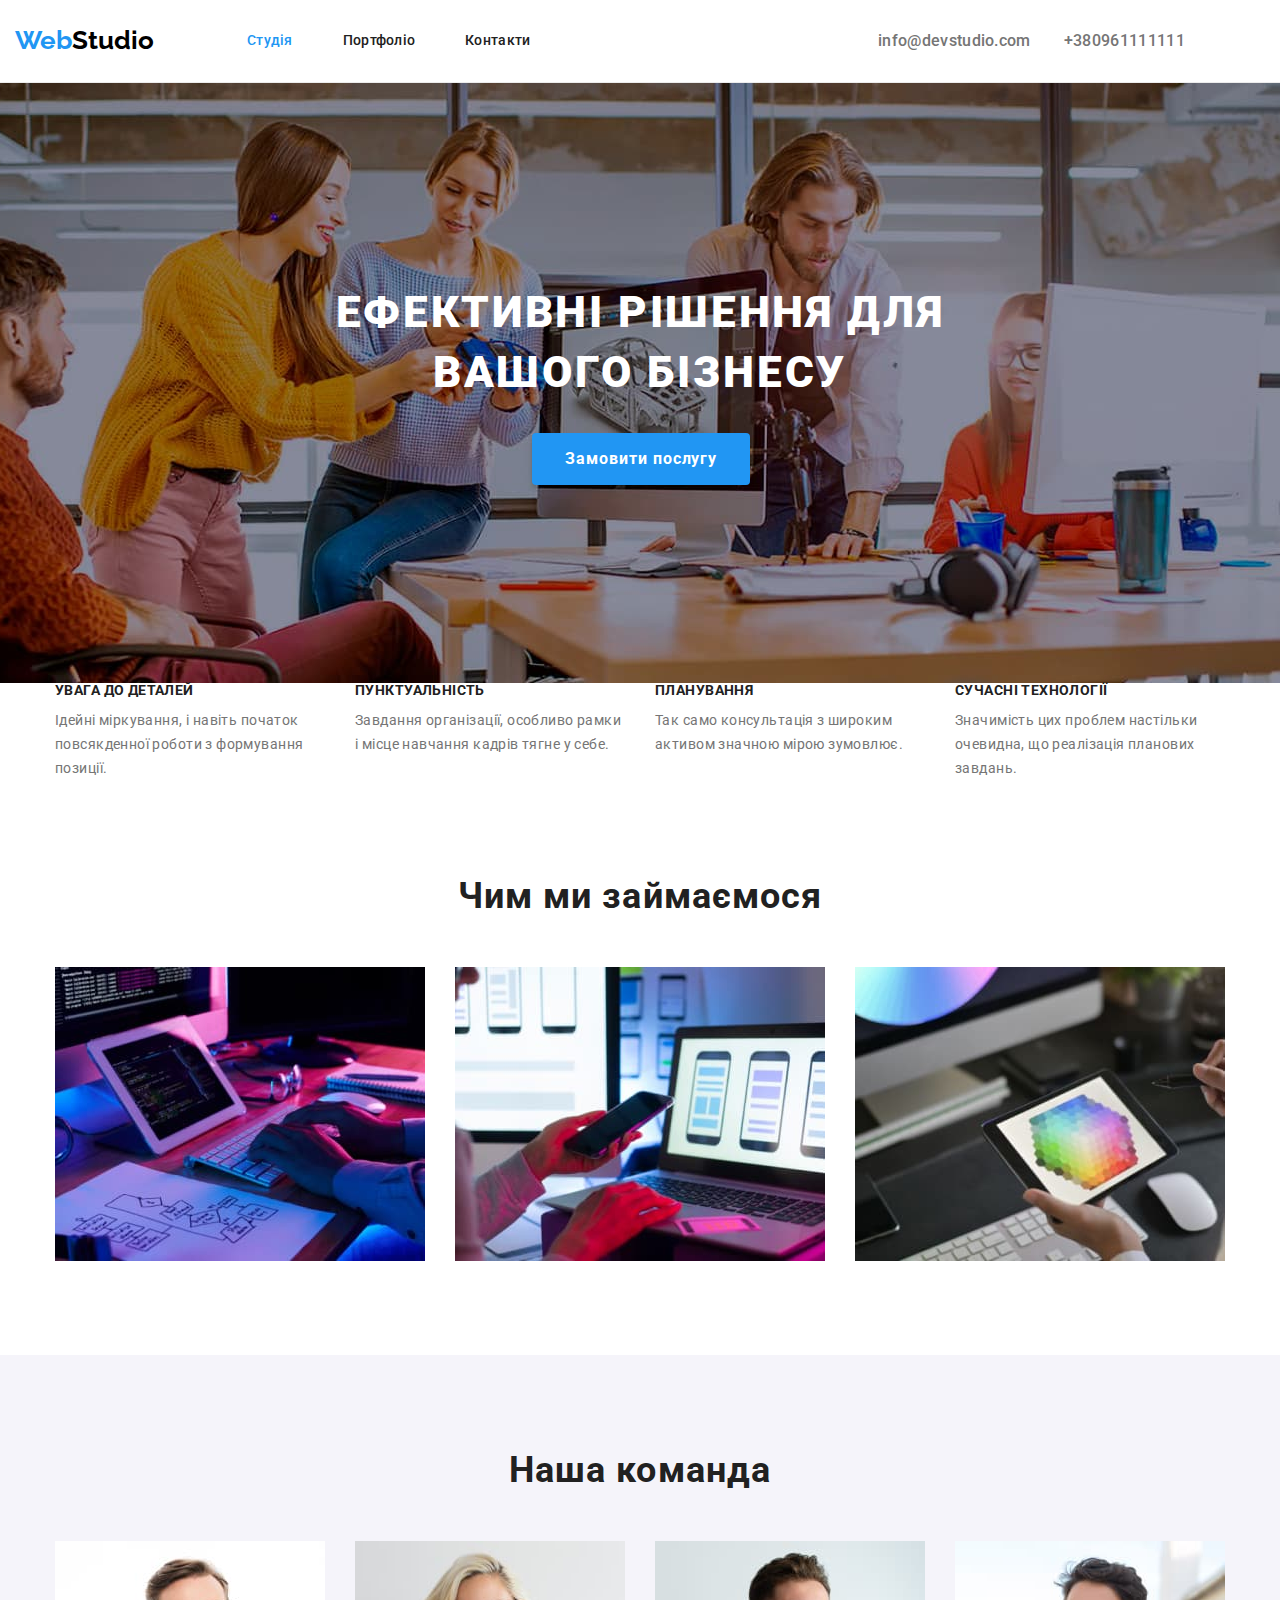
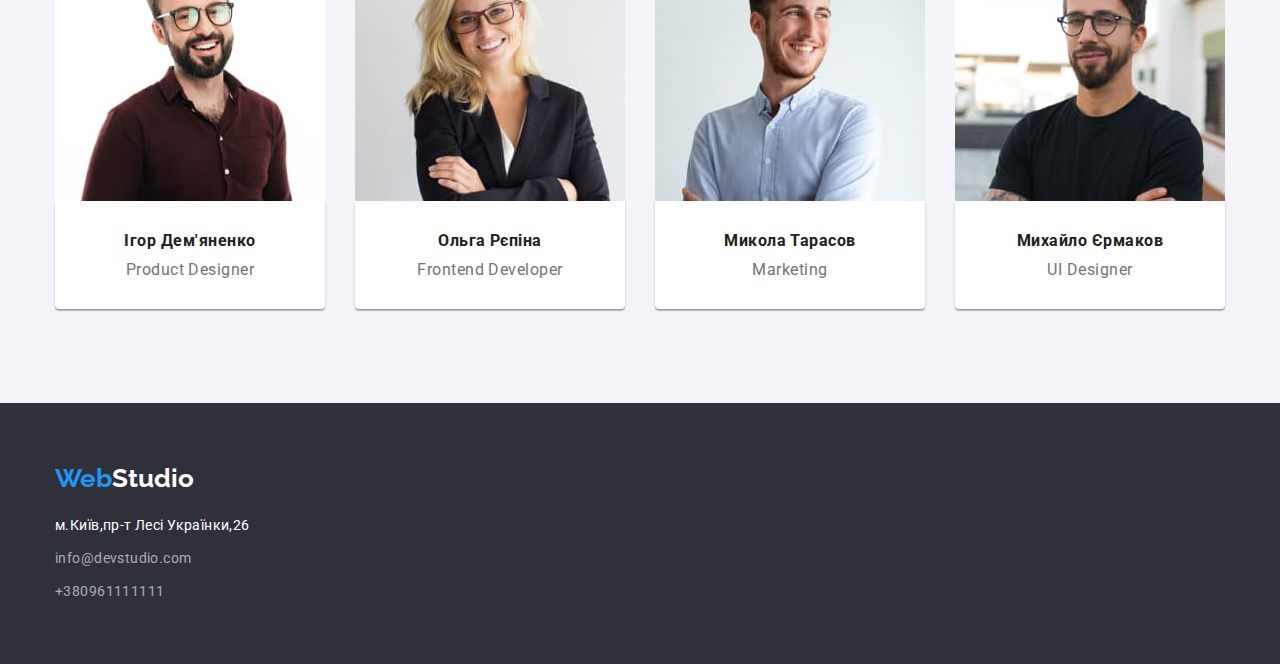
==== commit 6e5b66fe: "changes in html" ====
--- a/index.html
+++ b/index.html
@@ -21,27 +21,25 @@
   <body>
     <header class="opening-section">
       <div class="container container-header">
-        <a lang="en" class="link logo-main" href="./index.html">
-          <span class="logo">Web</span
-          ><span class="logo-additional">Studio</span></a
-        >
         <nav class="navigation">
+          <a lang="en" class="link logo-main" href="./index.html">
+            <span class="logo">Web</span
+            ><span class="logo-additional">Studio</span></a
+          >
           <ul class="list header-contacts">
             <li class="header-items">
-              <a href="./index.html" class="link link-nav">
-                <span class="nav-titles">Студія</span></a
+              <a href="./index.html" class="link nav-titles current link-nav">
+                Студія</a
               >
             </li>
             <li>
-              <a href="./portfolio.html" class="link link-nav">
-                <span class="nav-titles">Портфоліо</span>
+              <a href="./portfolio.html" class="link nav-titles link-nav">
+                Портфоліо
               </a>
             </li>
 
             <li>
-              <a href="#" class="link link-nav">
-                <span class="nav-titles"> Контакти</span></a
-              >
+              <a href="#" class="link nav-titles link-nav"> Контакти</a>
             </li>
           </ul>
         </nav>
@@ -63,7 +61,7 @@
     </header>
 
     <main>
-      <section class="hero-section">
+      <section class="hero-section overlay">
         <div class="container">
           <h1 class="hero-title">Ефективні рішення для вашого бізнесу</h1>
           <button type="button" class="button">Замовити послугу</button>
--- a/css/styles.css
+++ b/css/styles.css
@@ -77,6 +77,7 @@
     letter-spacing: 0.02em;
     line-height: 1.14;
     color: var(--base-color);
+  
 
 }
 
@@ -87,10 +88,10 @@
 
 .link-contacts {
     font-family: 'Roboto';
-    font-weight: 500;
     line-height: 1.14;
     letter-spacing: 0.02em;
     color: var(--text-color);  
+
 }
 
 .link-contacts:hover,
@@ -124,7 +125,9 @@
 .link-mail:focus .hero-section {
     background-color: var(--section-color);
 }
-
+.current.link-nav{
+    color: var(--additional-color);
+}
 .link-map {
     font-style: normal;
     font-weight: 400;
@@ -137,6 +140,7 @@
 .hero-section {
     background-color: var(--section-color);
     padding: 200px 0;
+  
 }
 
 .hero-title {
@@ -190,12 +194,14 @@
     display: inline-block;
     border-radius: 4px;
     border: 1px solid transparent;
+    padding: 6px 22px;
 
 }
 .select-button:hover,
 .select-button:focus {
     background-color: var(--additional-color);
     color: var(--attribute-color);
+    box-shadow: 0px 3px 1px rgba(0, 0, 0, 0.1), 0px 1px 2px rgba(0, 0, 0, 0.08), 0px 2px 2px rgba(0, 0, 0, 0.12);
 }
 .visually-hidden {
     position: absolute;
@@ -215,7 +221,6 @@
     letter-spacing: 0.03em;
     text-transform: uppercase;
     margin-top: 0px;
-    margin-right: 30px;
     margin-bottom: 10px;
 
 }
@@ -302,10 +307,11 @@
     height: auto;
 }
 .logo-main{
-    margin-right: 93px;
+    margin:24px 93px 25px 0px;
 }
 .navigation{
     margin-right: auto;
+  display: flex;
 }
 .link-nav{
     padding: 32px 0;
@@ -321,8 +327,10 @@
     margin: 0 auto;
 }
 .container-header{
-    display: flex;
-    align-items: center;   
+    display: inline-flex;
+ 
+    align-items: center;  
+
 }
 .header-contacts{
     width: 281px;
@@ -334,10 +342,21 @@
 .footer-contacts{
     display: flex;
     width: 307px;
-    justify-content: space-between;  
-}
-
-
+    justify-content: space-between; 
+
+}
+.overlay{
+    max-width: 1600px;
+    height: 600px;
+    margin-left: auto;
+    margin-right: auto;
+    outline: ;
+    background-image:
+    url(../images/hero.jpg);
+    background-repeat: no-repeat;
+    background-position: center;
+    background-size: cover;
+}
 .features{
    display: flex;
    gap: 30px;
@@ -346,7 +365,7 @@
     width: 270px;
 }
 .activity-section {
-    padding: 94px 0px;
+    padding: 0px 0px 94px 0px;
 }
 .activity{
    display: flex;
@@ -398,7 +417,7 @@
     margin-bottom: 50px;
     justify-content: center;
     gap: 8px;
-    padding: 6px 22px;
+
 }
 .card-set{
     display: flex;
@@ -412,4 +431,4 @@
 }
 .card-title{
     padding: 20px 24px;
-}+}
